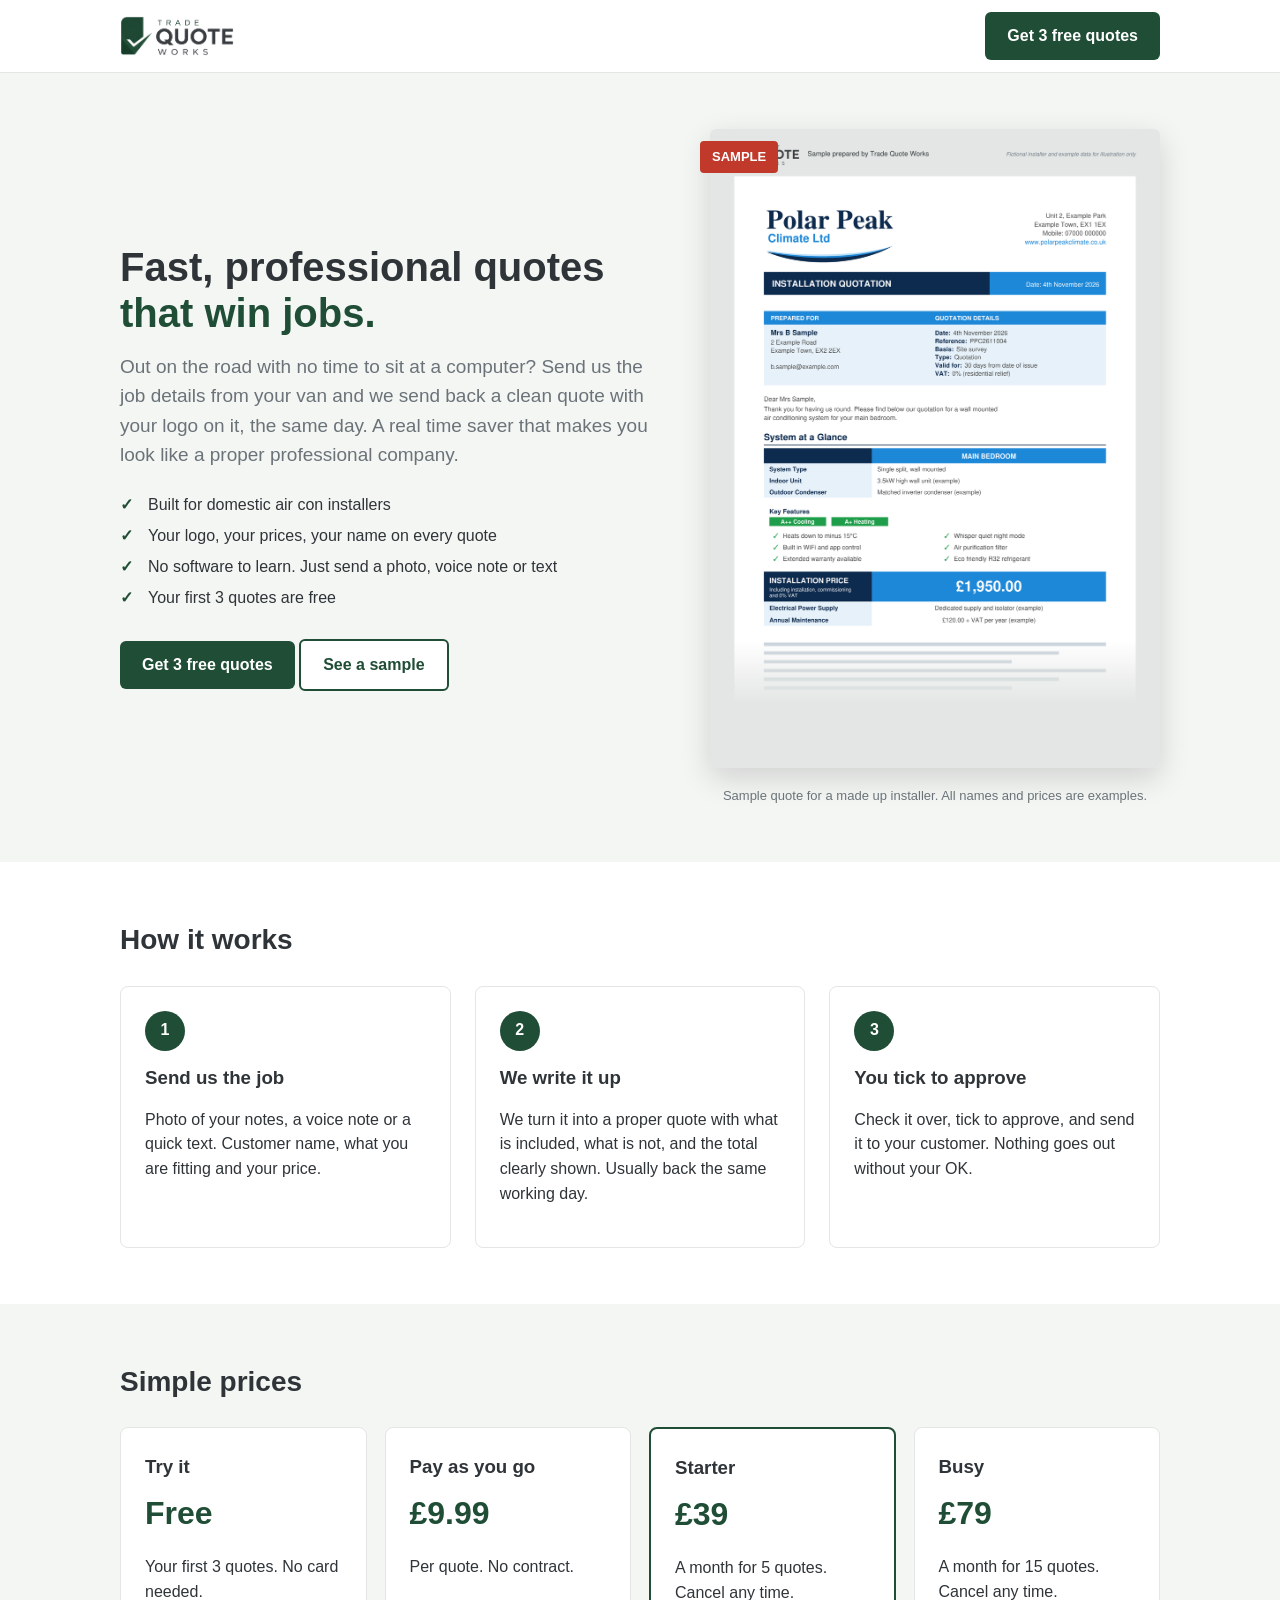
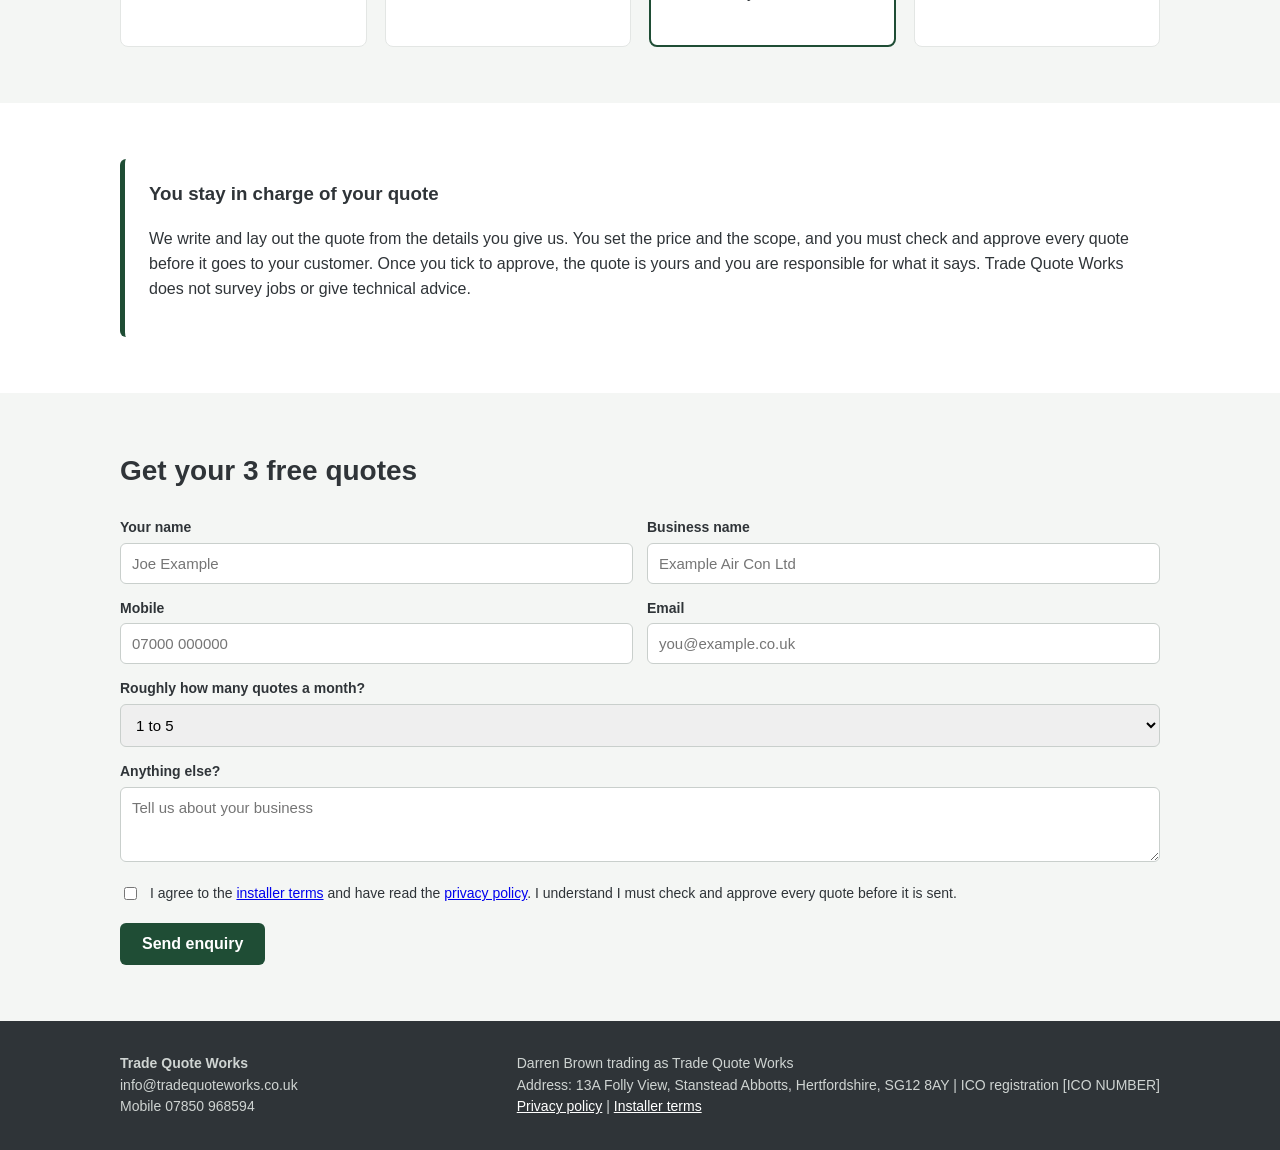
==== index.html @ 6a64dbe5 "Add files via upload" ====
<!DOCTYPE html><html lang="en-GB"><head><meta charset="utf-8"><meta name="viewport" content="width=device-width,initial-scale=1">
<title>Trade Quote Works | Quotes written for air con installers</title>
<style>
:root{--g:#1F4D35;--g2:#2E6B4A;--c:#2F3438;--l:#6B7378;--bg:#F4F6F4}
*{box-sizing:border-box}body{margin:0;font-family:Arial,Helvetica,sans-serif;color:var(--c);line-height:1.55}
.w{max-width:1080px;margin:0 auto;padding:0 20px}
header{border-bottom:1px solid #e3e6e4;background:#fff}header .w{display:flex;align-items:center;justify-content:space-between;height:72px}
header img{height:40px}.btn{display:inline-block;background:var(--g);color:#fff;padding:12px 22px;border-radius:6px;text-decoration:none;font-weight:bold;border:0;font-size:16px;cursor:pointer}
.btn.o{background:#fff;color:var(--g);border:2px solid var(--g)}
.hero{background:var(--bg);padding:56px 0}.hero .w{display:grid;grid-template-columns:1.1fr .9fr;gap:40px;align-items:center}
h1{font-size:40px;line-height:1.15;margin:0 0 16px;color:var(--c)}h1 span{color:var(--g)}h2{font-size:28px;margin:0 0 24px}
.lead{font-size:19px;color:var(--l);margin:0 0 24px}.ticks{list-style:none;padding:0;margin:0 0 28px}.ticks li{padding-left:28px;position:relative;margin:6px 0}
.ticks li:before{content:"\2713";position:absolute;left:0;color:var(--g);font-weight:bold}
.sample{position:relative}.sample img{width:100%;border-radius:6px;box-shadow:0 10px 30px rgba(0,0,0,.15)}
.tag{position:absolute;top:12px;left:-10px;background:#C0392B;color:#fff;font-weight:bold;padding:6px 12px;border-radius:4px;font-size:13px}
.cap{font-size:13px;color:var(--l);margin-top:10px;text-align:center}
section{padding:56px 0}.steps{display:grid;grid-template-columns:repeat(3,1fr);gap:24px}
.card{background:#fff;border:1px solid #e3e6e4;border-radius:8px;padding:24px}.num{width:40px;height:40px;border-radius:50%;background:var(--g);color:#fff;display:flex;align-items:center;justify-content:center;font-weight:bold;margin-bottom:12px}
.card h3{margin:0 0 8px}.alt{background:var(--bg)}.prices{display:grid;grid-template-columns:repeat(4,1fr);gap:18px}
.price{font-size:32px;font-weight:bold;color:var(--g);margin:8px 0}.pop{border:2px solid var(--g)}
.note{background:#fff;border-left:5px solid var(--g);padding:20px 24px;border-radius:6px}
form{display:grid;grid-template-columns:1fr 1fr;gap:14px}form .f{grid-column:1/-1}label{font-weight:bold;font-size:14px;display:block;margin-bottom:4px}
input,select,textarea{width:100%;padding:11px;border:1px solid #c9cfcc;border-radius:6px;font-size:15px;font-family:inherit}
.chk{display:flex;gap:10px;align-items:flex-start;font-weight:normal}.chk input{width:auto;margin-top:4px}
footer{background:var(--c);color:#cfd4d2;padding:32px 0;font-size:14px}footer .w{display:flex;justify-content:space-between;flex-wrap:wrap;gap:16px}
.mock{background:#FFF4D6;text-align:center;font-size:13px;padding:6px}
@media(max-width:760px){.hero .w,.steps,.prices,form{grid-template-columns:1fr}h1{font-size:30px}header img{height:32px}.hide{display:none}}
</style></head><body>
<header><div class="w"><img src="logo_flat.png" alt="Trade Quote Works"><a class="btn hide" href="#start">Get 3 free quotes</a></div></header>
<div class="hero"><div class="w"><div>
<h1>Fast, professional quotes <span>that win jobs.</span></h1>
<p class="lead">Out on the road with no time to sit at a computer? Send us the job details from your van and we send back a clean quote with your logo on it, the same day. A real time saver that makes you look like a proper professional company.</p>
<ul class="ticks"><li>Built for domestic air con installers</li><li>Your logo, your prices, your name on every quote</li><li>No software to learn. Just send a photo, voice note or text</li><li>Your first 3 quotes are free</li></ul>
<a class="btn" href="#start">Get 3 free quotes</a> <a class="btn o" href="#sample">See a sample</a></div>
<div class="sample" id="sample"><span class="tag">SAMPLE</span><img src="sample_quote.png" alt="Sample quote for a fictional installer"><div class="cap">Sample quote for a made up installer. All names and prices are examples.</div></div>
</div></div>
<section><div class="w"><h2>How it works</h2><div class="steps">
<div class="card"><div class="num">1</div><h3>Send us the job</h3><p>Photo of your notes, a voice note or a quick text. Customer name, what you are fitting and your price.</p></div>
<div class="card"><div class="num">2</div><h3>We write it up</h3><p>We turn it into a proper quote with what is included, what is not, and the total clearly shown. Usually back the same working day.</p></div>
<div class="card"><div class="num">3</div><h3>You tick to approve</h3><p>Check it over, tick to approve, and send it to your customer. Nothing goes out without your OK.</p></div>
</div></div></section>
<section class="alt"><div class="w"><h2>Simple prices</h2><div class="prices">
<div class="card"><h3>Try it</h3><div class="price">Free</div><p>Your first 3 quotes. No card needed.</p></div>
<div class="card"><h3>Pay as you go</h3><div class="price">£9.99</div><p>Per quote. No contract.</p></div>
<div class="card pop"><h3>Starter</h3><div class="price">£39</div><p>A month for 5 quotes. Cancel any time.</p></div>
<div class="card"><h3>Busy</h3><div class="price">£79</div><p>A month for 15 quotes. Cancel any time.</p></div>
</div></div></section>
<section><div class="w"><div class="note"><h3 style="margin-top:0">You stay in charge of your quote</h3><p>We write and lay out the quote from the details you give us. You set the price and the scope, and you must check and approve every quote before it goes to your customer. Once you tick to approve, the quote is yours and you are responsible for what it says. Trade Quote Works does not survey jobs or give technical advice.</p></div></div></section>
<section class="alt" id="start"><div class="w"><h2>Get your 3 free quotes</h2>
<form action="https://api.web3forms.com/submit" method="POST">
<input type="hidden" name="access_key" value="WEB3FORMS_ACCESS_KEY_PLACEHOLDER">
<input type="hidden" name="subject" value="New Trade Quote Works enquiry">
<input type="hidden" name="from_name" value="Trade Quote Works website">
<input type="hidden" name="redirect" value="https://tradequoteworks.co.uk/thanks.html">
<input type="checkbox" name="botcheck" style="display:none"><div><label>Your name</label><input name="name" required placeholder="Joe Example"></div><div><label>Business name</label><input name="business" placeholder="Example Air Con Ltd"></div>
<div><label>Mobile</label><input name="phone" type="tel" placeholder="07000 000000"></div><div><label>Email</label><input name="email" type="email" required placeholder="you@example.co.uk"></div>
<div class="f"><label>Roughly how many quotes a month?</label><select name="quotes_per_month"><option>1 to 5</option><option>6 to 15</option><option>More than 15</option></select></div>
<div class="f"><label>Anything else?</label><textarea name="message" rows="3" placeholder="Tell us about your business"></textarea></div>
<div class="f"><label class="chk"><input type="checkbox" name="consent" value="yes" required><span>I agree to the <a href="terms.html">installer terms</a> and have read the <a href="privacy.html">privacy policy</a>. I understand I must check and approve every quote before it is sent.</span></label></div>
<div class="f"><button class="btn" type="submit">Send enquiry</button></div></form></div></section>
<footer><div class="w"><div><strong>Trade Quote Works</strong><br>info@tradequoteworks.co.uk<br>Mobile 07850 968594</div><div>Darren Brown trading as Trade Quote Works<br>Address: 13A Folly View, Stanstead Abbotts, Hertfordshire, SG12 8AY | ICO registration [ICO NUMBER]<br><a href="privacy.html" style="color:#fff">Privacy policy</a> | <a href="terms.html" style="color:#fff">Installer terms</a></div></div></footer>
</body></html>
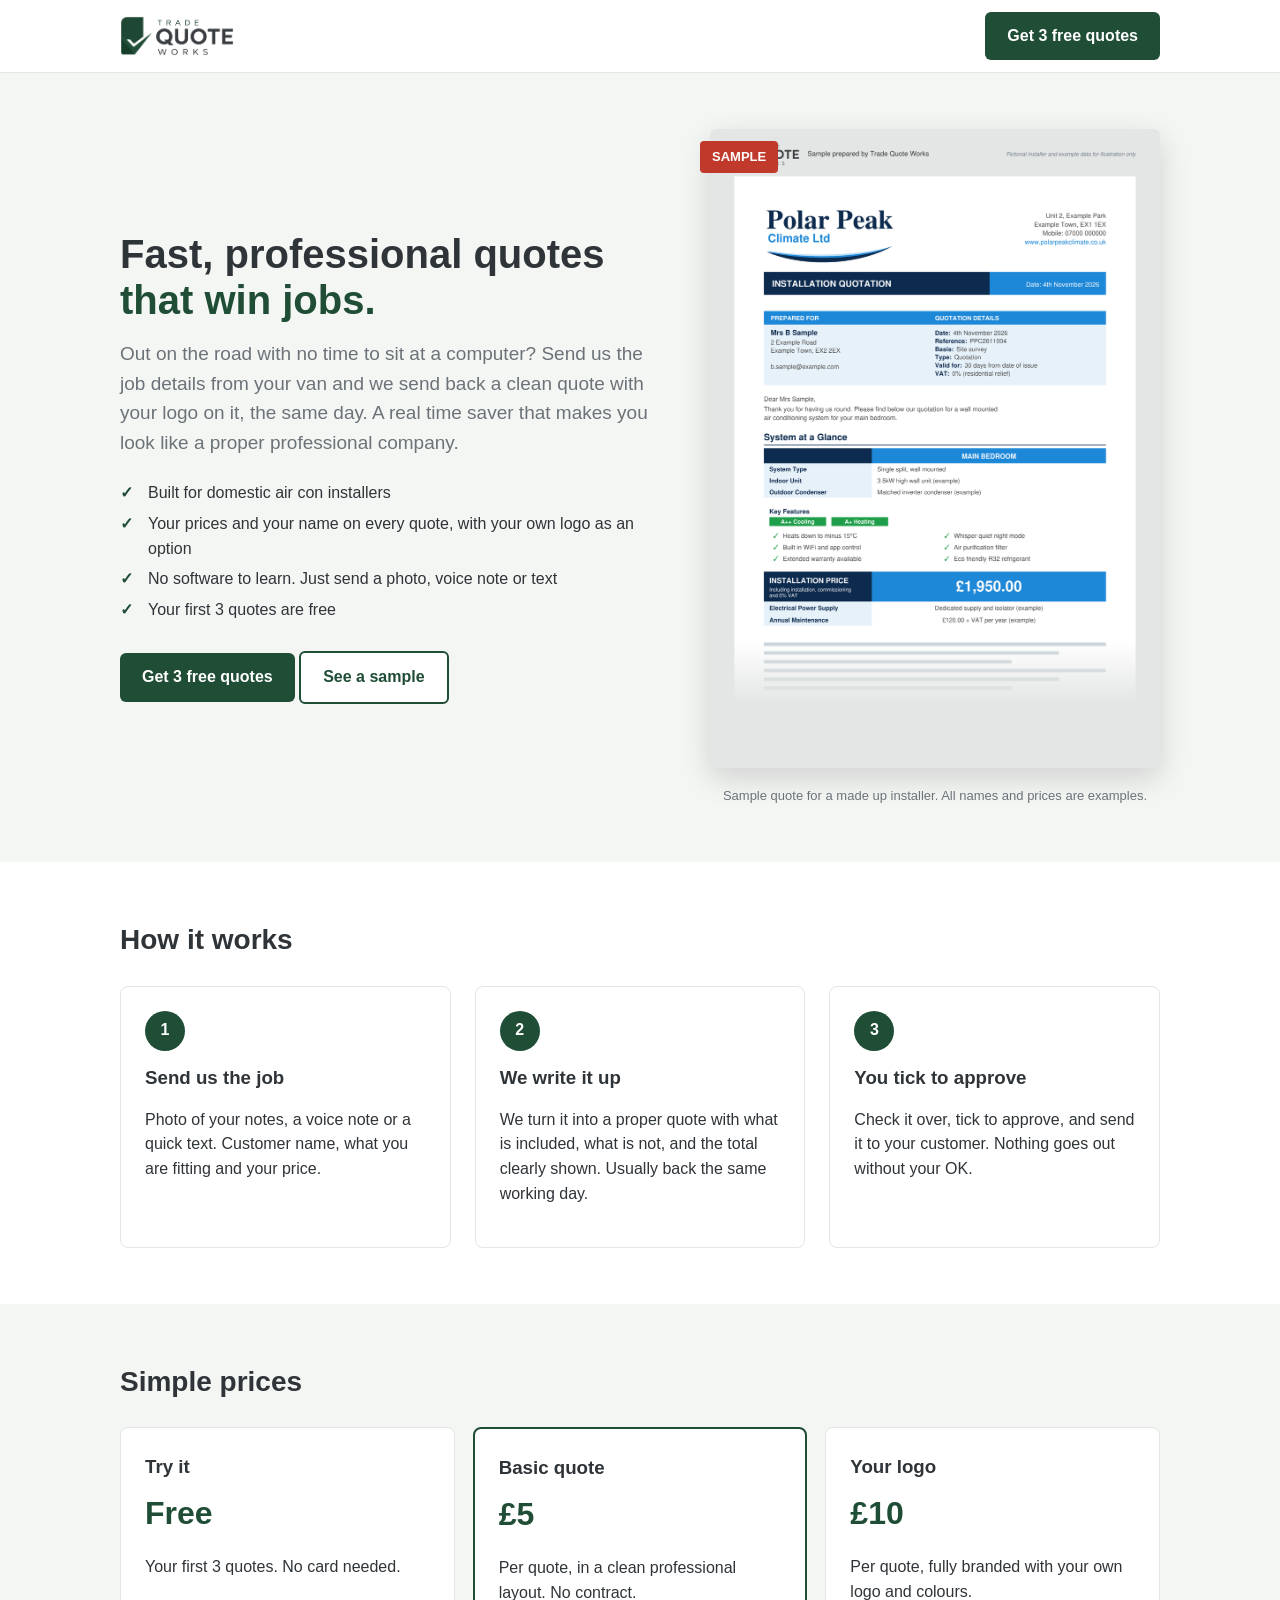
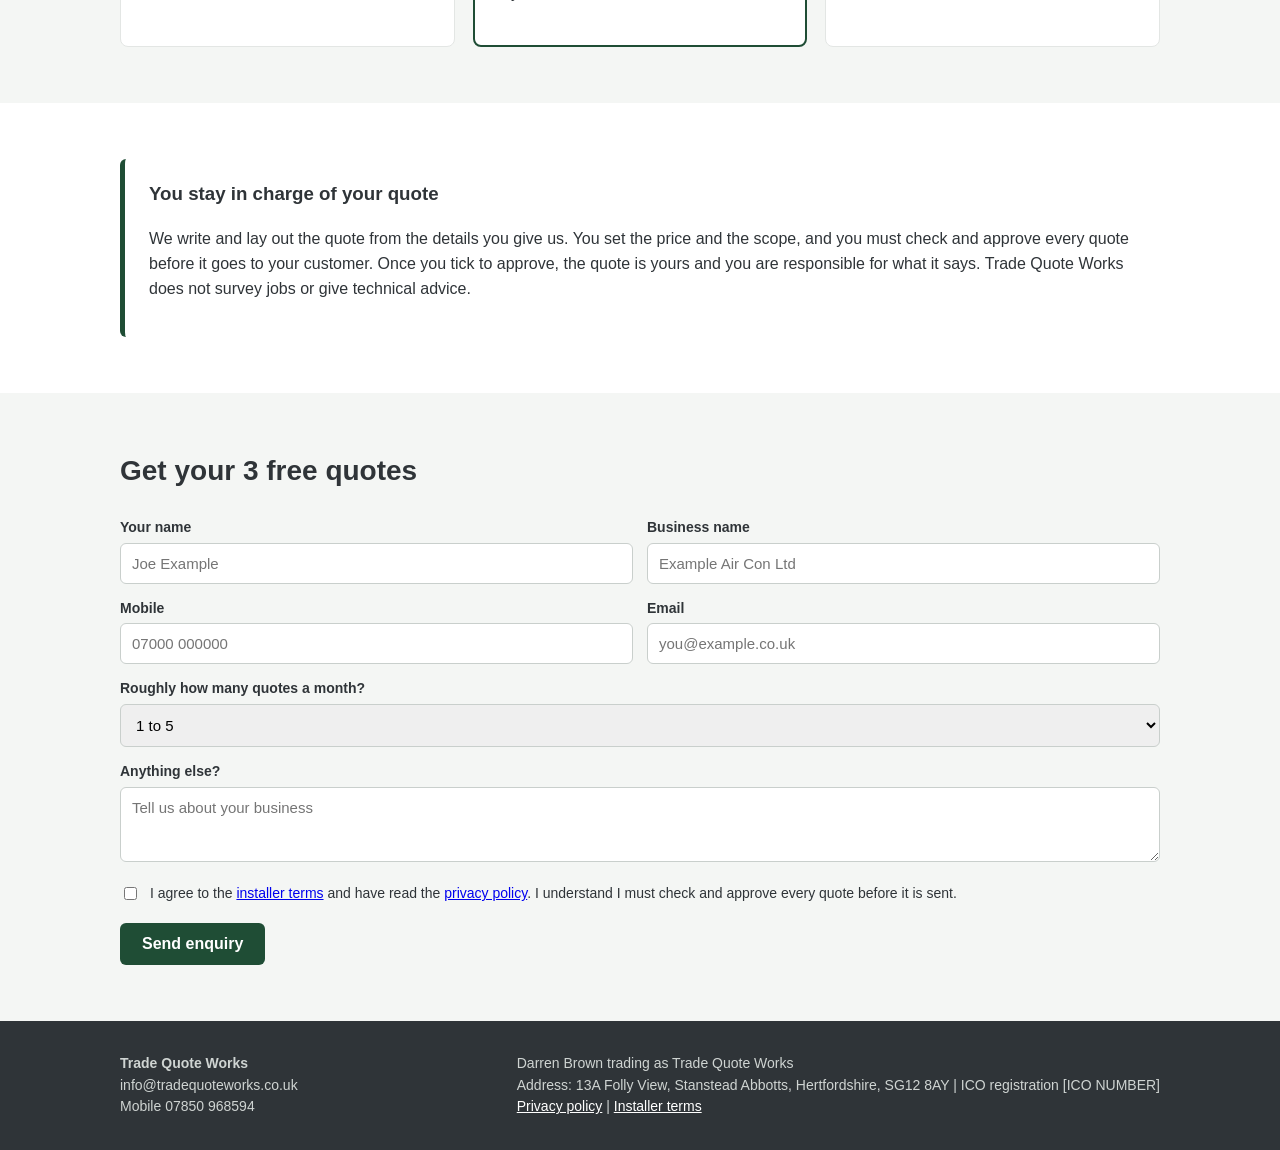
==== commit 623c745c: "New pricing" ====
--- a/index.html
+++ b/index.html
@@ -16,7 +16,7 @@
 .cap{font-size:13px;color:var(--l);margin-top:10px;text-align:center}
 section{padding:56px 0}.steps{display:grid;grid-template-columns:repeat(3,1fr);gap:24px}
 .card{background:#fff;border:1px solid #e3e6e4;border-radius:8px;padding:24px}.num{width:40px;height:40px;border-radius:50%;background:var(--g);color:#fff;display:flex;align-items:center;justify-content:center;font-weight:bold;margin-bottom:12px}
-.card h3{margin:0 0 8px}.alt{background:var(--bg)}.prices{display:grid;grid-template-columns:repeat(4,1fr);gap:18px}
+.card h3{margin:0 0 8px}.alt{background:var(--bg)}.prices{display:grid;grid-template-columns:repeat(3,1fr);gap:18px}
 .price{font-size:32px;font-weight:bold;color:var(--g);margin:8px 0}.pop{border:2px solid var(--g)}
 .note{background:#fff;border-left:5px solid var(--g);padding:20px 24px;border-radius:6px}
 form{display:grid;grid-template-columns:1fr 1fr;gap:14px}form .f{grid-column:1/-1}label{font-weight:bold;font-size:14px;display:block;margin-bottom:4px}
@@ -30,7 +30,7 @@
 <div class="hero"><div class="w"><div>
 <h1>Fast, professional quotes <span>that win jobs.</span></h1>
 <p class="lead">Out on the road with no time to sit at a computer? Send us the job details from your van and we send back a clean quote with your logo on it, the same day. A real time saver that makes you look like a proper professional company.</p>
-<ul class="ticks"><li>Built for domestic air con installers</li><li>Your logo, your prices, your name on every quote</li><li>No software to learn. Just send a photo, voice note or text</li><li>Your first 3 quotes are free</li></ul>
+<ul class="ticks"><li>Built for domestic air con installers</li><li>Your prices and your name on every quote, with your own logo as an option</li><li>No software to learn. Just send a photo, voice note or text</li><li>Your first 3 quotes are free</li></ul>
 <a class="btn" href="#start">Get 3 free quotes</a> <a class="btn o" href="#sample">See a sample</a></div>
 <div class="sample" id="sample"><span class="tag">SAMPLE</span><img src="sample_quote.png" alt="Sample quote for a fictional installer"><div class="cap">Sample quote for a made up installer. All names and prices are examples.</div></div>
 </div></div>
@@ -41,10 +41,8 @@
 </div></div></section>
 <section class="alt"><div class="w"><h2>Simple prices</h2><div class="prices">
 <div class="card"><h3>Try it</h3><div class="price">Free</div><p>Your first 3 quotes. No card needed.</p></div>
-<div class="card"><h3>Pay as you go</h3><div class="price">£9.99</div><p>Per quote. No contract.</p></div>
-<div class="card pop"><h3>Starter</h3><div class="price">£39</div><p>A month for 5 quotes. Cancel any time.</p></div>
-<div class="card"><h3>Busy</h3><div class="price">£79</div><p>A month for 15 quotes. Cancel any time.</p></div>
-</div></div></section>
+<div class="card pop"><h3>Basic quote</h3><div class="price">£5</div><p>Per quote, in a clean professional layout. No contract.</p></div>
+<div class="card"><h3>Your logo</h3><div class="price">£10</div><p>Per quote, fully branded with your own logo and colours.</p></div></section>
 <section><div class="w"><div class="note"><h3 style="margin-top:0">You stay in charge of your quote</h3><p>We write and lay out the quote from the details you give us. You set the price and the scope, and you must check and approve every quote before it goes to your customer. Once you tick to approve, the quote is yours and you are responsible for what it says. Trade Quote Works does not survey jobs or give technical advice.</p></div></div></section>
 <section class="alt" id="start"><div class="w"><h2>Get your 3 free quotes</h2>
 <form action="https://api.web3forms.com/submit" method="POST">
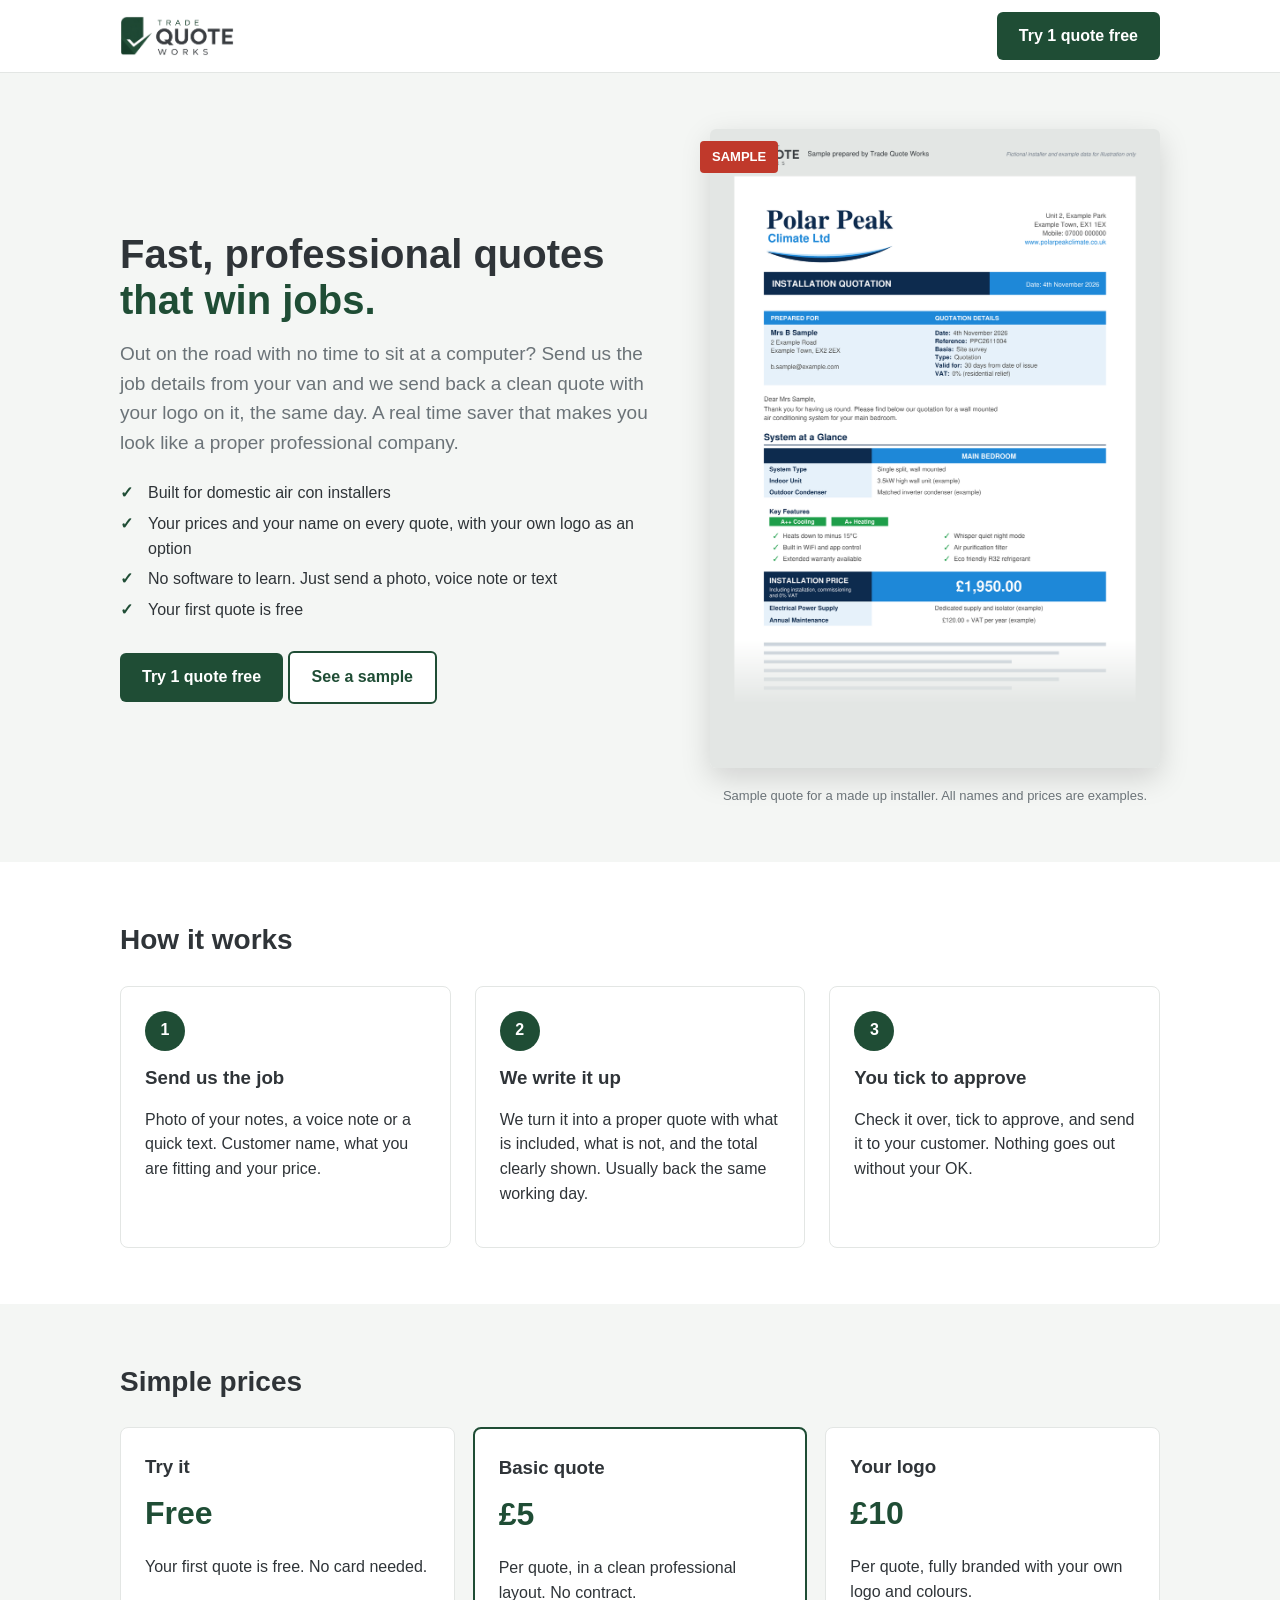
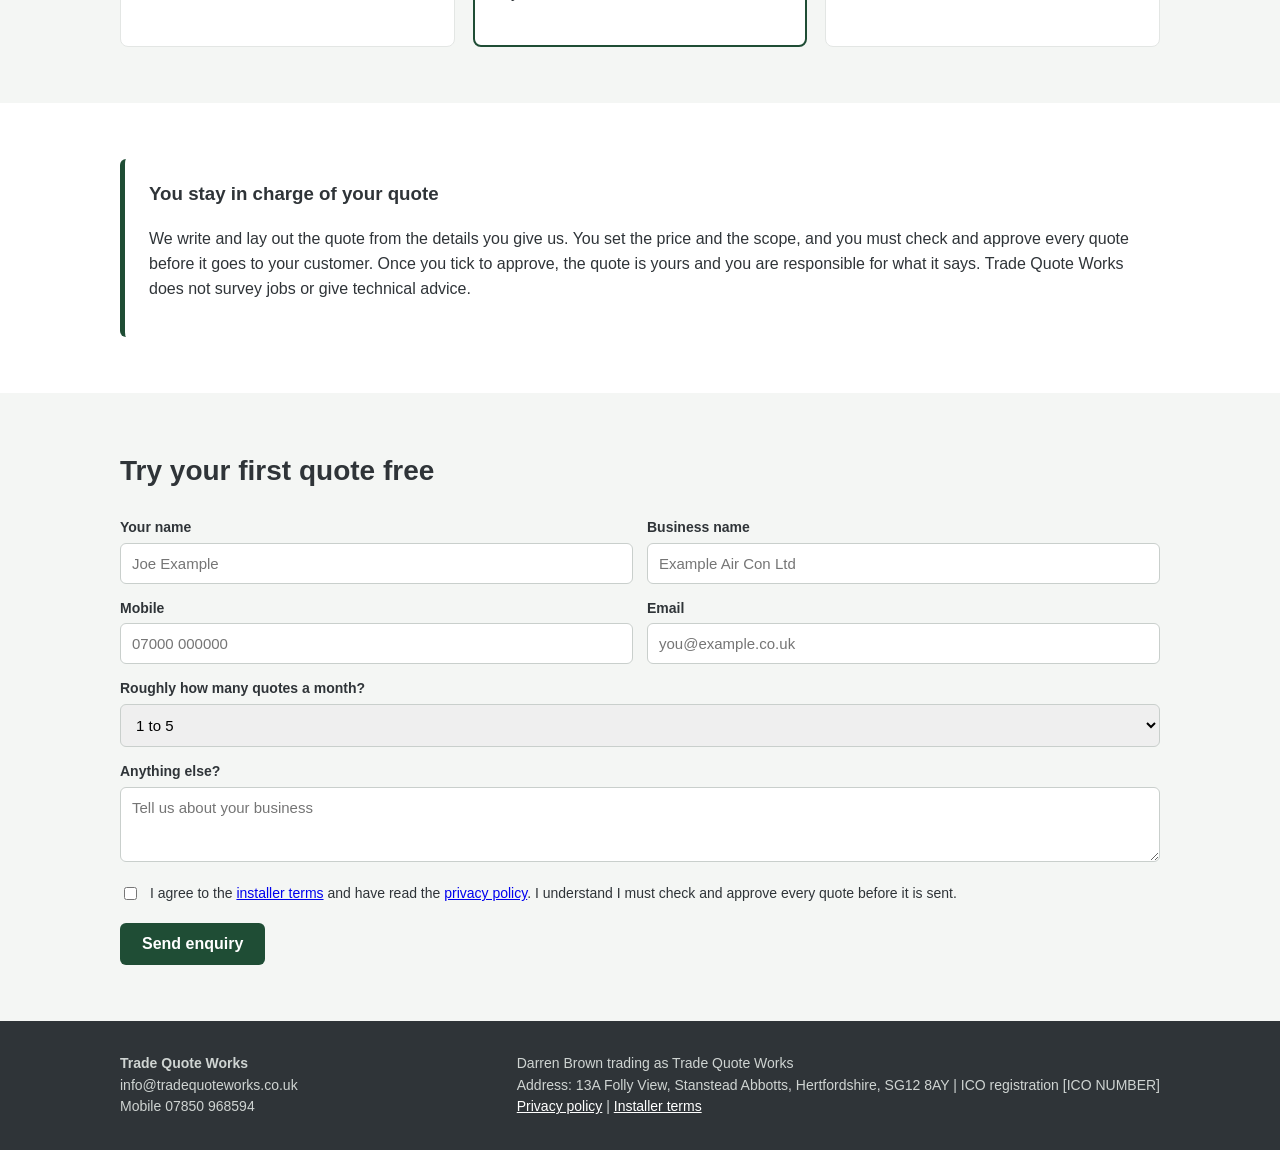
==== commit 176fa8fc: "1 free quote" ====
--- a/index.html
+++ b/index.html
@@ -26,12 +26,12 @@
 .mock{background:#FFF4D6;text-align:center;font-size:13px;padding:6px}
 @media(max-width:760px){.hero .w,.steps,.prices,form{grid-template-columns:1fr}h1{font-size:30px}header img{height:32px}.hide{display:none}}
 </style></head><body>
-<header><div class="w"><img src="logo_flat.png" alt="Trade Quote Works"><a class="btn hide" href="#start">Get 3 free quotes</a></div></header>
+<header><div class="w"><img src="logo_flat.png" alt="Trade Quote Works"><a class="btn hide" href="#start">Try 1 quote free</a></div></header>
 <div class="hero"><div class="w"><div>
 <h1>Fast, professional quotes <span>that win jobs.</span></h1>
 <p class="lead">Out on the road with no time to sit at a computer? Send us the job details from your van and we send back a clean quote with your logo on it, the same day. A real time saver that makes you look like a proper professional company.</p>
-<ul class="ticks"><li>Built for domestic air con installers</li><li>Your prices and your name on every quote, with your own logo as an option</li><li>No software to learn. Just send a photo, voice note or text</li><li>Your first 3 quotes are free</li></ul>
-<a class="btn" href="#start">Get 3 free quotes</a> <a class="btn o" href="#sample">See a sample</a></div>
+<ul class="ticks"><li>Built for domestic air con installers</li><li>Your prices and your name on every quote, with your own logo as an option</li><li>No software to learn. Just send a photo, voice note or text</li><li>Your first quote is free</li></ul>
+<a class="btn" href="#start">Try 1 quote free</a> <a class="btn o" href="#sample">See a sample</a></div>
 <div class="sample" id="sample"><span class="tag">SAMPLE</span><img src="sample_quote.png" alt="Sample quote for a fictional installer"><div class="cap">Sample quote for a made up installer. All names and prices are examples.</div></div>
 </div></div>
 <section><div class="w"><h2>How it works</h2><div class="steps">
@@ -40,11 +40,11 @@
 <div class="card"><div class="num">3</div><h3>You tick to approve</h3><p>Check it over, tick to approve, and send it to your customer. Nothing goes out without your OK.</p></div>
 </div></div></section>
 <section class="alt"><div class="w"><h2>Simple prices</h2><div class="prices">
-<div class="card"><h3>Try it</h3><div class="price">Free</div><p>Your first 3 quotes. No card needed.</p></div>
+<div class="card"><h3>Try it</h3><div class="price">Free</div><p>Your first quote is free. No card needed.</p></div>
 <div class="card pop"><h3>Basic quote</h3><div class="price">£5</div><p>Per quote, in a clean professional layout. No contract.</p></div>
 <div class="card"><h3>Your logo</h3><div class="price">£10</div><p>Per quote, fully branded with your own logo and colours.</p></div></section>
 <section><div class="w"><div class="note"><h3 style="margin-top:0">You stay in charge of your quote</h3><p>We write and lay out the quote from the details you give us. You set the price and the scope, and you must check and approve every quote before it goes to your customer. Once you tick to approve, the quote is yours and you are responsible for what it says. Trade Quote Works does not survey jobs or give technical advice.</p></div></div></section>
-<section class="alt" id="start"><div class="w"><h2>Get your 3 free quotes</h2>
+<section class="alt" id="start"><div class="w"><h2>Try your first quote free</h2>
 <form action="https://api.web3forms.com/submit" method="POST">
 <input type="hidden" name="access_key" value="WEB3FORMS_ACCESS_KEY_PLACEHOLDER">
 <input type="hidden" name="subject" value="New Trade Quote Works enquiry">
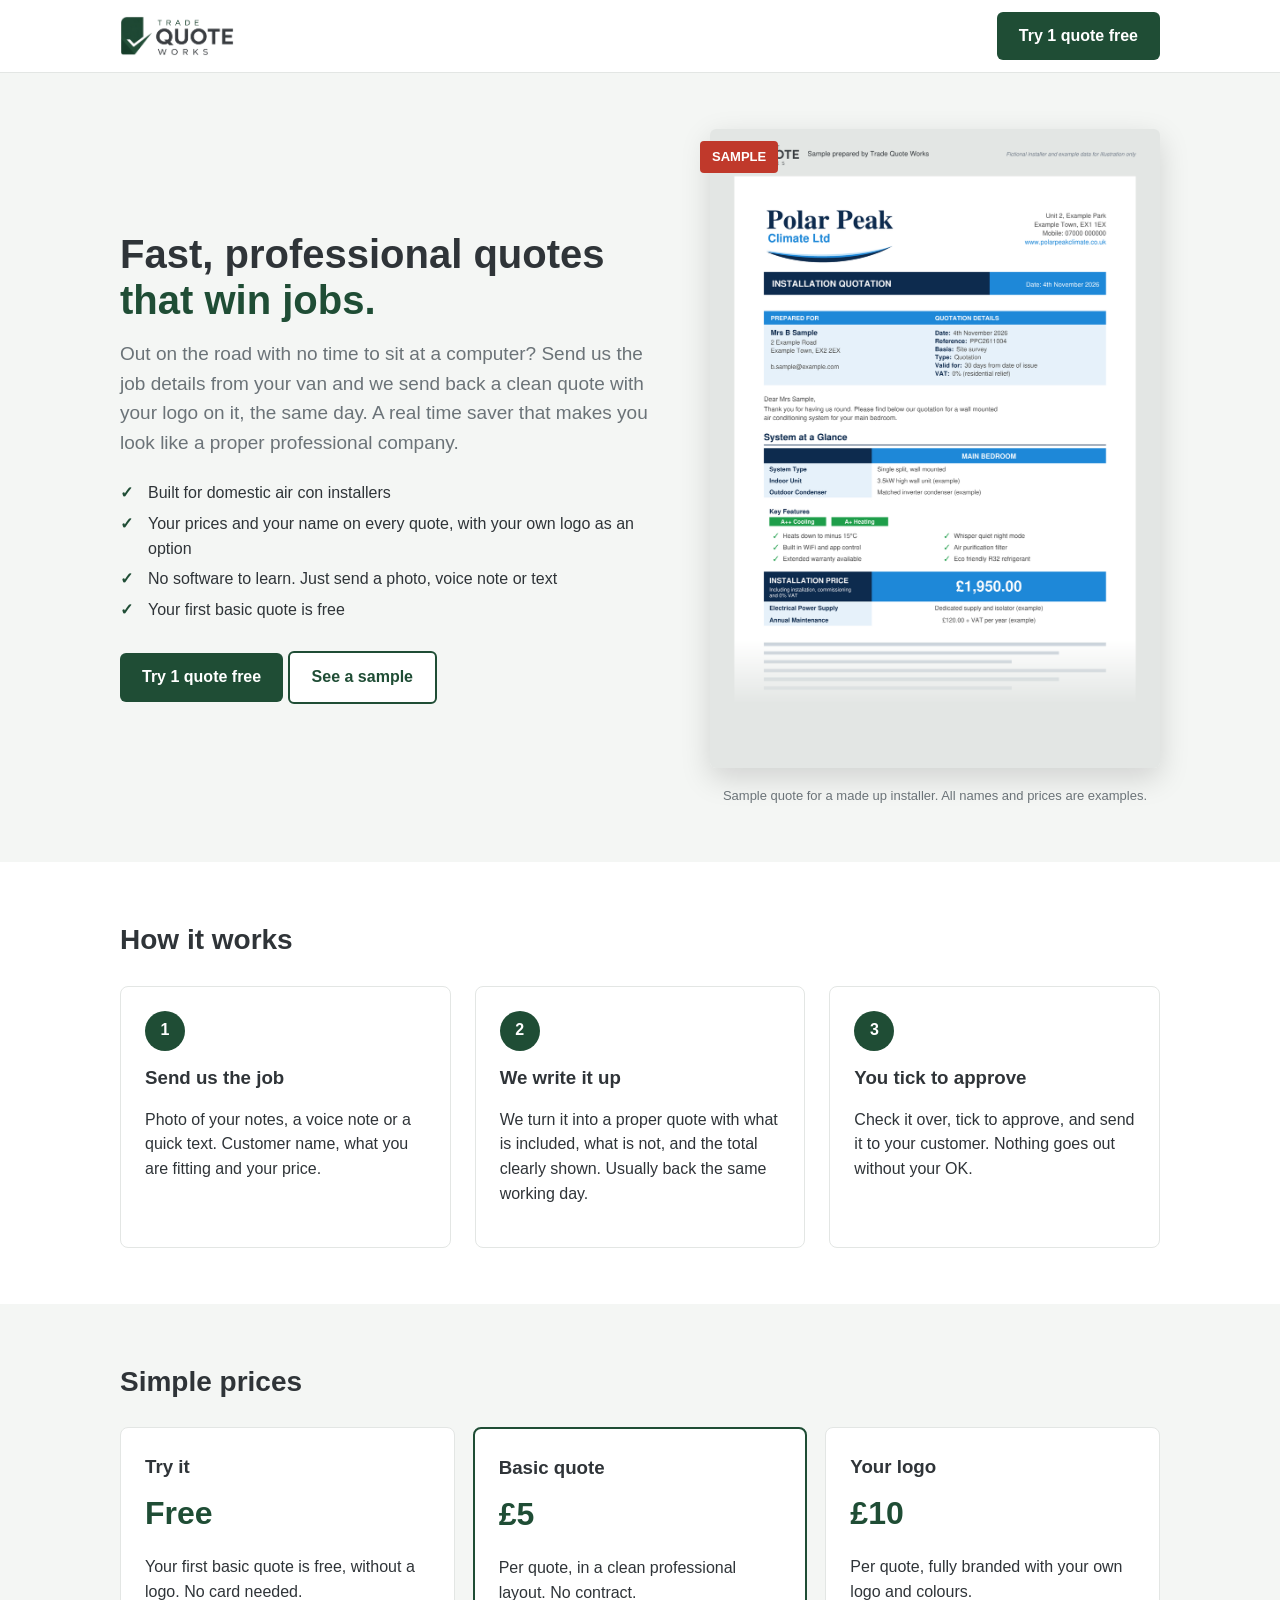
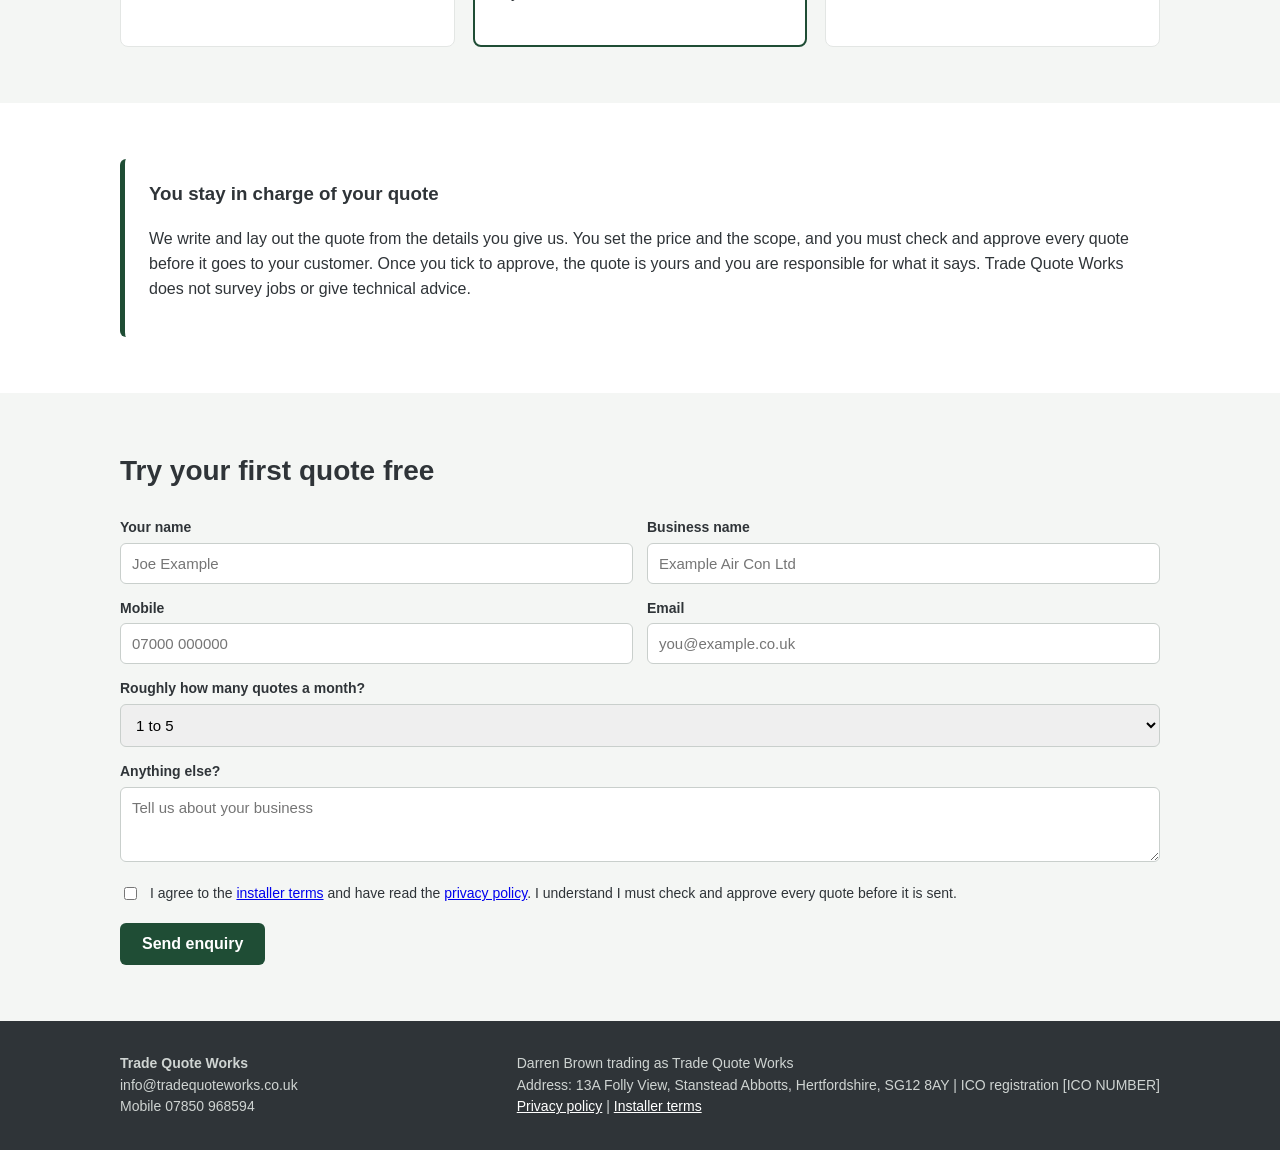
==== commit a5b1d45c: "Basic free quote" ====
--- a/index.html
+++ b/index.html
@@ -30,7 +30,7 @@
 <div class="hero"><div class="w"><div>
 <h1>Fast, professional quotes <span>that win jobs.</span></h1>
 <p class="lead">Out on the road with no time to sit at a computer? Send us the job details from your van and we send back a clean quote with your logo on it, the same day. A real time saver that makes you look like a proper professional company.</p>
-<ul class="ticks"><li>Built for domestic air con installers</li><li>Your prices and your name on every quote, with your own logo as an option</li><li>No software to learn. Just send a photo, voice note or text</li><li>Your first quote is free</li></ul>
+<ul class="ticks"><li>Built for domestic air con installers</li><li>Your prices and your name on every quote, with your own logo as an option</li><li>No software to learn. Just send a photo, voice note or text</li><li>Your first basic quote is free</li></ul>
 <a class="btn" href="#start">Try 1 quote free</a> <a class="btn o" href="#sample">See a sample</a></div>
 <div class="sample" id="sample"><span class="tag">SAMPLE</span><img src="sample_quote.png" alt="Sample quote for a fictional installer"><div class="cap">Sample quote for a made up installer. All names and prices are examples.</div></div>
 </div></div>
@@ -40,7 +40,7 @@
 <div class="card"><div class="num">3</div><h3>You tick to approve</h3><p>Check it over, tick to approve, and send it to your customer. Nothing goes out without your OK.</p></div>
 </div></div></section>
 <section class="alt"><div class="w"><h2>Simple prices</h2><div class="prices">
-<div class="card"><h3>Try it</h3><div class="price">Free</div><p>Your first quote is free. No card needed.</p></div>
+<div class="card"><h3>Try it</h3><div class="price">Free</div><p>Your first basic quote is free, without a logo. No card needed.</p></div>
 <div class="card pop"><h3>Basic quote</h3><div class="price">£5</div><p>Per quote, in a clean professional layout. No contract.</p></div>
 <div class="card"><h3>Your logo</h3><div class="price">£10</div><p>Per quote, fully branded with your own logo and colours.</p></div></section>
 <section><div class="w"><div class="note"><h3 style="margin-top:0">You stay in charge of your quote</h3><p>We write and lay out the quote from the details you give us. You set the price and the scope, and you must check and approve every quote before it goes to your customer. Once you tick to approve, the quote is yours and you are responsible for what it says. Trade Quote Works does not survey jobs or give technical advice.</p></div></div></section>
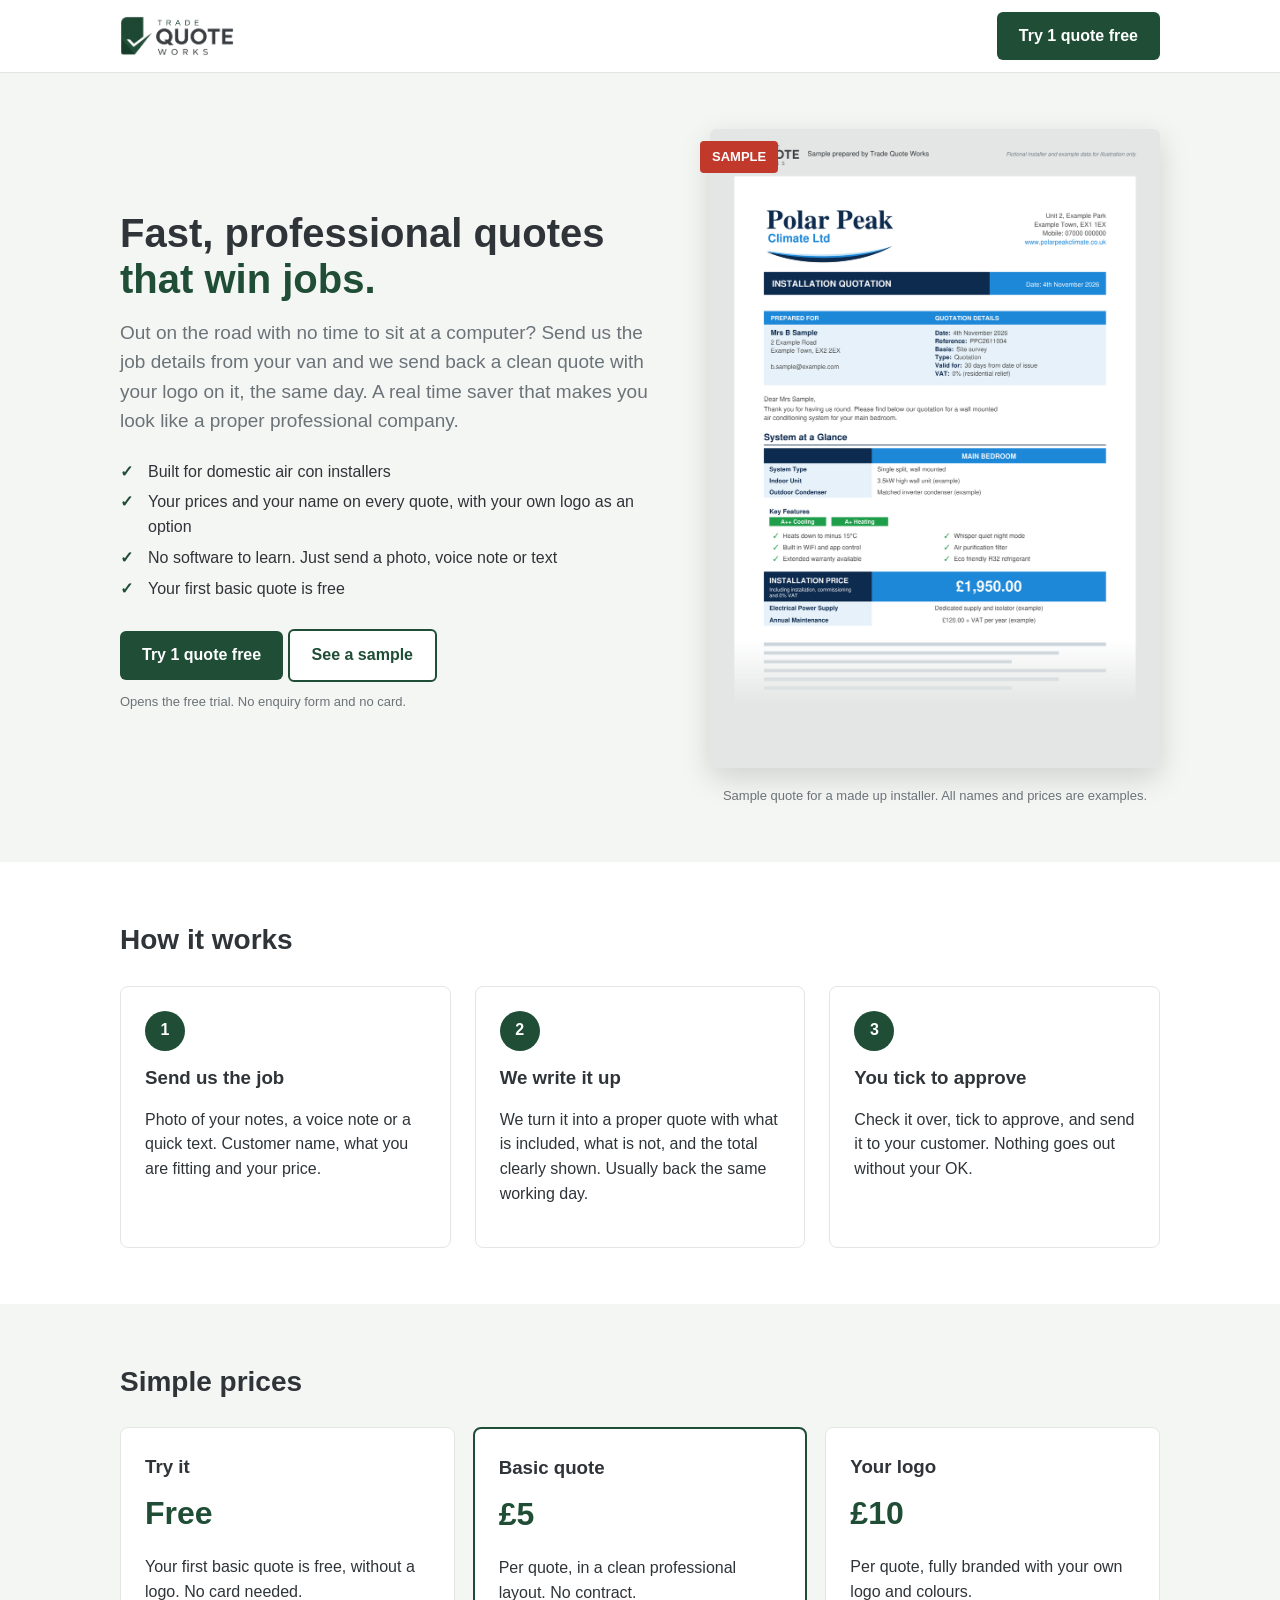
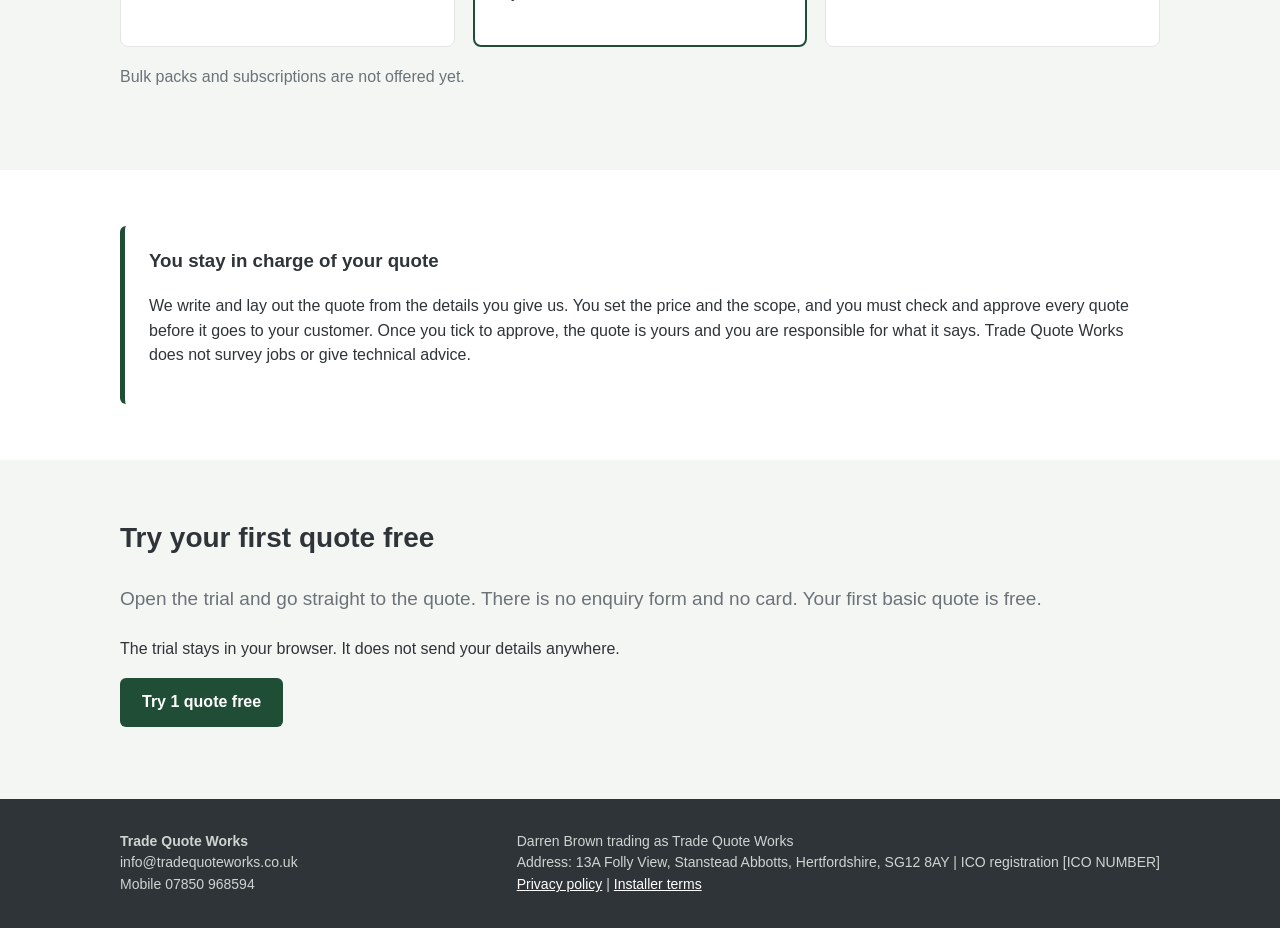
==== commit 29f36410: "Add an in-browser dummy quote trial. Try 1 quote free now opens a local intake instead of the unconn" ====
--- a/index.html
+++ b/index.html
@@ -26,12 +26,13 @@
 .mock{background:#FFF4D6;text-align:center;font-size:13px;padding:6px}
 @media(max-width:760px){.hero .w,.steps,.prices,form{grid-template-columns:1fr}h1{font-size:30px}header img{height:32px}.hide{display:none}}
 </style></head><body>
-<header><div class="w"><img src="logo_flat.png" alt="Trade Quote Works"><a class="btn hide" href="#start">Try 1 quote free</a></div></header>
+<header><div class="w"><img src="logo_flat.png" alt="Trade Quote Works"><a class="btn hide" href="quote.html">Try 1 quote free</a></div></header>
 <div class="hero"><div class="w"><div>
 <h1>Fast, professional quotes <span>that win jobs.</span></h1>
 <p class="lead">Out on the road with no time to sit at a computer? Send us the job details from your van and we send back a clean quote with your logo on it, the same day. A real time saver that makes you look like a proper professional company.</p>
 <ul class="ticks"><li>Built for domestic air con installers</li><li>Your prices and your name on every quote, with your own logo as an option</li><li>No software to learn. Just send a photo, voice note or text</li><li>Your first basic quote is free</li></ul>
-<a class="btn" href="#start">Try 1 quote free</a> <a class="btn o" href="#sample">See a sample</a></div>
+<a class="btn" href="quote.html">Try 1 quote free</a> <a class="btn o" href="#sample">See a sample</a>
+<p class="cap" style="text-align:left">Opens the free trial. No enquiry form and no card.</p></div>
 <div class="sample" id="sample"><span class="tag">SAMPLE</span><img src="sample_quote.png" alt="Sample quote for a fictional installer"><div class="cap">Sample quote for a made up installer. All names and prices are examples.</div></div>
 </div></div>
 <section><div class="w"><h2>How it works</h2><div class="steps">
@@ -42,19 +43,13 @@
 <section class="alt"><div class="w"><h2>Simple prices</h2><div class="prices">
 <div class="card"><h3>Try it</h3><div class="price">Free</div><p>Your first basic quote is free, without a logo. No card needed.</p></div>
 <div class="card pop"><h3>Basic quote</h3><div class="price">£5</div><p>Per quote, in a clean professional layout. No contract.</p></div>
-<div class="card"><h3>Your logo</h3><div class="price">£10</div><p>Per quote, fully branded with your own logo and colours.</p></div></section>
+<div class="card"><h3>Your logo</h3><div class="price">£10</div><p>Per quote, fully branded with your own logo and colours.</p></div>
+</div><p class="lead" style="margin-top:18px;font-size:16px">Bulk packs and subscriptions are not offered yet.</p></div></section>
 <section><div class="w"><div class="note"><h3 style="margin-top:0">You stay in charge of your quote</h3><p>We write and lay out the quote from the details you give us. You set the price and the scope, and you must check and approve every quote before it goes to your customer. Once you tick to approve, the quote is yours and you are responsible for what it says. Trade Quote Works does not survey jobs or give technical advice.</p></div></div></section>
 <section class="alt" id="start"><div class="w"><h2>Try your first quote free</h2>
-<form action="https://api.web3forms.com/submit" method="POST">
-<input type="hidden" name="access_key" value="WEB3FORMS_ACCESS_KEY_PLACEHOLDER">
-<input type="hidden" name="subject" value="New Trade Quote Works enquiry">
-<input type="hidden" name="from_name" value="Trade Quote Works website">
-<input type="hidden" name="redirect" value="https://tradequoteworks.co.uk/thanks.html">
-<input type="checkbox" name="botcheck" style="display:none"><div><label>Your name</label><input name="name" required placeholder="Joe Example"></div><div><label>Business name</label><input name="business" placeholder="Example Air Con Ltd"></div>
-<div><label>Mobile</label><input name="phone" type="tel" placeholder="07000 000000"></div><div><label>Email</label><input name="email" type="email" required placeholder="you@example.co.uk"></div>
-<div class="f"><label>Roughly how many quotes a month?</label><select name="quotes_per_month"><option>1 to 5</option><option>6 to 15</option><option>More than 15</option></select></div>
-<div class="f"><label>Anything else?</label><textarea name="message" rows="3" placeholder="Tell us about your business"></textarea></div>
-<div class="f"><label class="chk"><input type="checkbox" name="consent" value="yes" required><span>I agree to the <a href="terms.html">installer terms</a> and have read the <a href="privacy.html">privacy policy</a>. I understand I must check and approve every quote before it is sent.</span></label></div>
-<div class="f"><button class="btn" type="submit">Send enquiry</button></div></form></div></section>
+<p class="lead">Open the trial and go straight to the quote. There is no enquiry form and no card. Your first basic quote is free.</p>
+<p>The trial stays in your browser. It does not send your details anywhere.</p>
+<p><a class="btn" href="quote.html">Try 1 quote free</a></p>
+</div></section>
 <footer><div class="w"><div><strong>Trade Quote Works</strong><br>info@tradequoteworks.co.uk<br>Mobile 07850 968594</div><div>Darren Brown trading as Trade Quote Works<br>Address: 13A Folly View, Stanstead Abbotts, Hertfordshire, SG12 8AY | ICO registration [ICO NUMBER]<br><a href="privacy.html" style="color:#fff">Privacy policy</a> | <a href="terms.html" style="color:#fff">Installer terms</a></div></div></footer>
 </body></html>
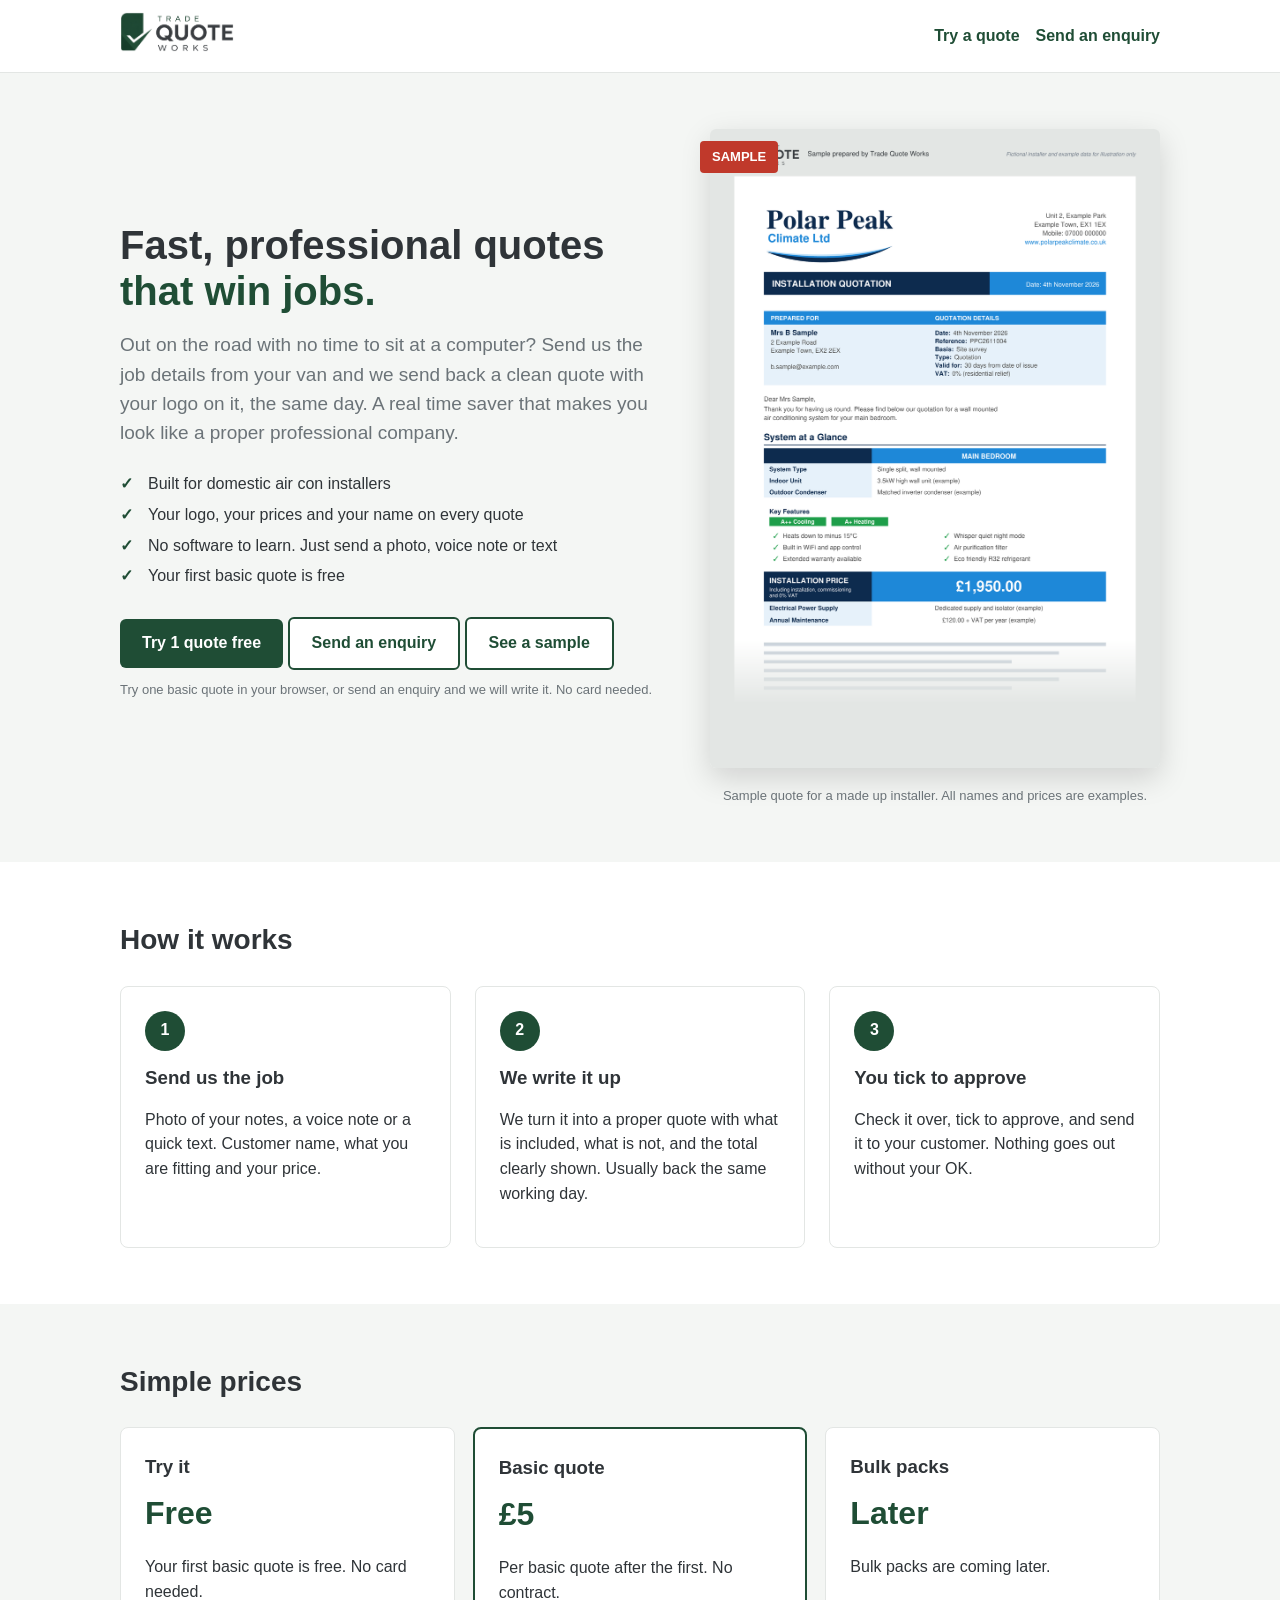
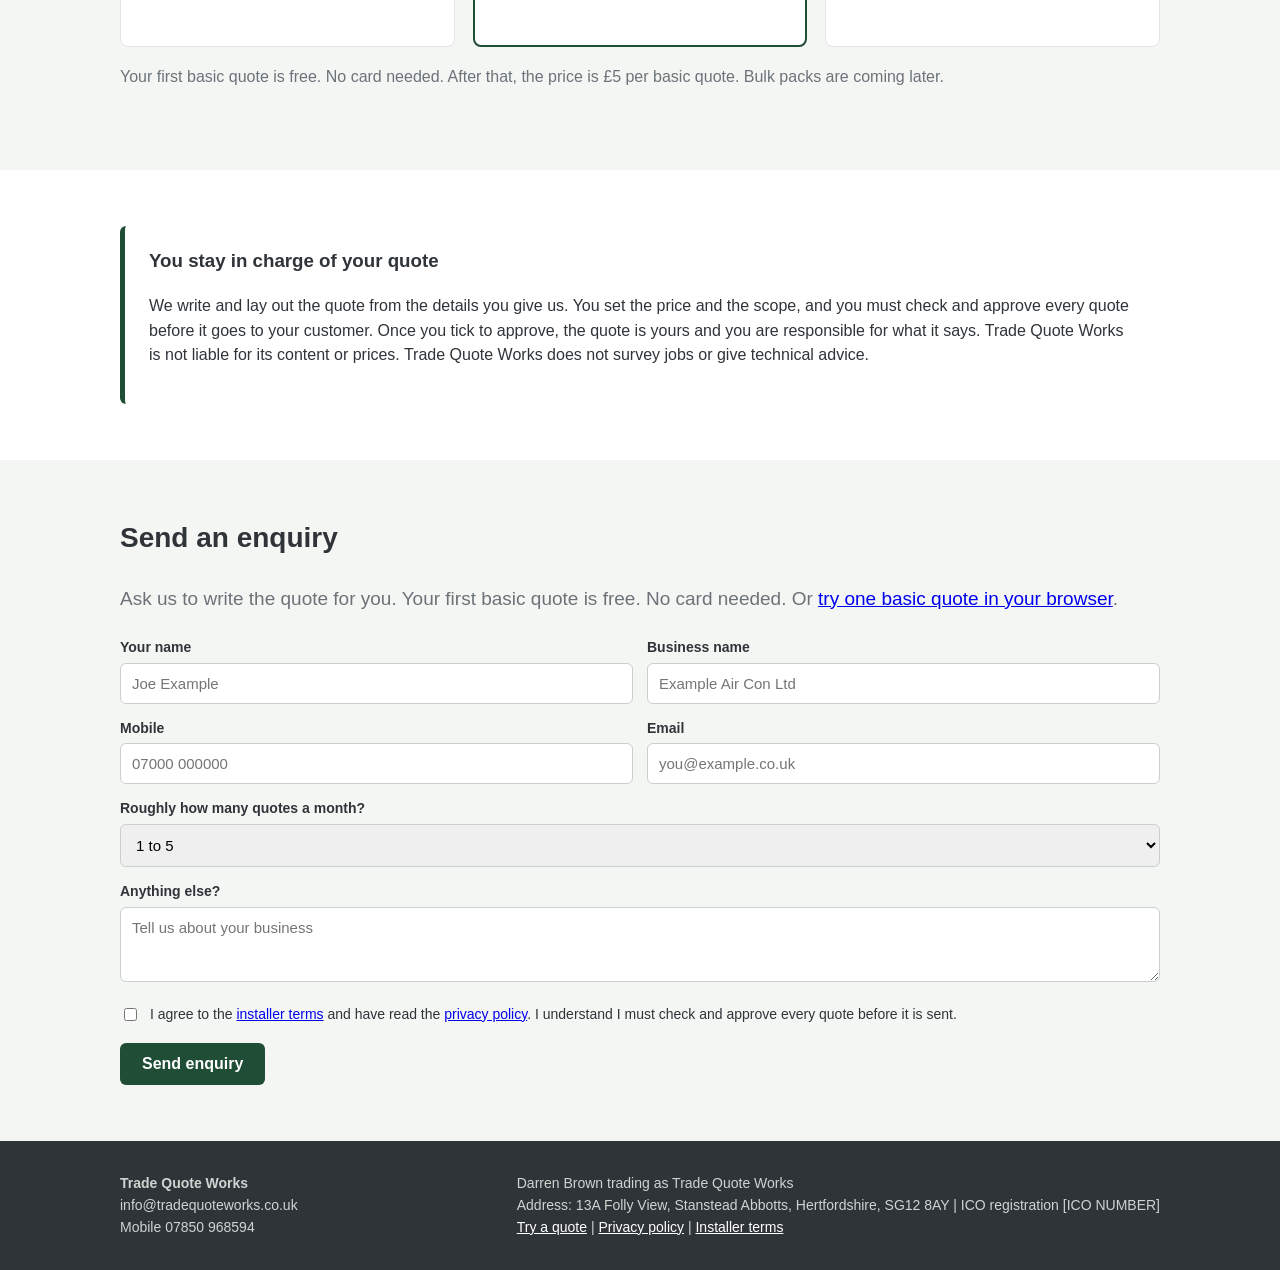
==== commit e78ea3cc: "Publish the quote trial beside the enquiry form. The first basic quote is free, then £5 per basic qu" ====
--- a/index.html
+++ b/index.html
@@ -1,11 +1,13 @@
 <!DOCTYPE html><html lang="en-GB"><head><meta charset="utf-8"><meta name="viewport" content="width=device-width,initial-scale=1">
 <title>Trade Quote Works | Quotes written for air con installers</title>
+<link rel="icon" href="favicon.svg" type="image/svg+xml">
 <style>
 :root{--g:#1F4D35;--g2:#2E6B4A;--c:#2F3438;--l:#6B7378;--bg:#F4F6F4}
 *{box-sizing:border-box}body{margin:0;font-family:Arial,Helvetica,sans-serif;color:var(--c);line-height:1.55}
 .w{max-width:1080px;margin:0 auto;padding:0 20px}
-header{border-bottom:1px solid #e3e6e4;background:#fff}header .w{display:flex;align-items:center;justify-content:space-between;height:72px}
-header img{height:40px}.btn{display:inline-block;background:var(--g);color:#fff;padding:12px 22px;border-radius:6px;text-decoration:none;font-weight:bold;border:0;font-size:16px;cursor:pointer}
+header{border-bottom:1px solid #e3e6e4;background:#fff}header .w{display:flex;align-items:center;justify-content:space-between;min-height:72px;gap:16px}
+header img{height:40px}nav{display:flex;align-items:center;gap:16px;flex-wrap:wrap;justify-content:flex-end}nav a{color:var(--g);font-weight:bold;text-decoration:none}
+.btn{display:inline-block;background:var(--g);color:#fff;padding:12px 22px;border-radius:6px;text-decoration:none;font-weight:bold;border:0;font-size:16px;cursor:pointer}
 .btn.o{background:#fff;color:var(--g);border:2px solid var(--g)}
 .hero{background:var(--bg);padding:56px 0}.hero .w{display:grid;grid-template-columns:1.1fr .9fr;gap:40px;align-items:center}
 h1{font-size:40px;line-height:1.15;margin:0 0 16px;color:var(--c)}h1 span{color:var(--g)}h2{font-size:28px;margin:0 0 24px}
@@ -24,15 +26,15 @@
 .chk{display:flex;gap:10px;align-items:flex-start;font-weight:normal}.chk input{width:auto;margin-top:4px}
 footer{background:var(--c);color:#cfd4d2;padding:32px 0;font-size:14px}footer .w{display:flex;justify-content:space-between;flex-wrap:wrap;gap:16px}
 .mock{background:#FFF4D6;text-align:center;font-size:13px;padding:6px}
-@media(max-width:760px){.hero .w,.steps,.prices,form{grid-template-columns:1fr}h1{font-size:30px}header img{height:32px}.hide{display:none}}
+@media(max-width:760px){.hero .w,.steps,.prices,form{grid-template-columns:1fr}h1{font-size:30px}header img{height:32px}header .w{flex-wrap:wrap;padding-top:12px;padding-bottom:12px}nav{width:100%}}
 </style></head><body>
-<header><div class="w"><img src="logo_flat.png" alt="Trade Quote Works"><a class="btn hide" href="quote.html">Try 1 quote free</a></div></header>
+<header><div class="w"><a href="index.html"><img src="logo_flat.png" alt="Trade Quote Works"></a><nav><a href="quote.html">Try a quote</a><a href="#enquiry">Send an enquiry</a></nav></div></header>
 <div class="hero"><div class="w"><div>
 <h1>Fast, professional quotes <span>that win jobs.</span></h1>
 <p class="lead">Out on the road with no time to sit at a computer? Send us the job details from your van and we send back a clean quote with your logo on it, the same day. A real time saver that makes you look like a proper professional company.</p>
-<ul class="ticks"><li>Built for domestic air con installers</li><li>Your prices and your name on every quote, with your own logo as an option</li><li>No software to learn. Just send a photo, voice note or text</li><li>Your first basic quote is free</li></ul>
-<a class="btn" href="quote.html">Try 1 quote free</a> <a class="btn o" href="#sample">See a sample</a>
-<p class="cap" style="text-align:left">Opens the free trial. No enquiry form and no card.</p></div>
+<ul class="ticks"><li>Built for domestic air con installers</li><li>Your logo, your prices and your name on every quote</li><li>No software to learn. Just send a photo, voice note or text</li><li>Your first basic quote is free</li></ul>
+<a class="btn" href="quote.html">Try 1 quote free</a> <a class="btn o" href="#enquiry">Send an enquiry</a> <a class="btn o" href="#sample">See a sample</a>
+<p class="cap" style="text-align:left">Try one basic quote in your browser, or send an enquiry and we will write it. No card needed.</p></div>
 <div class="sample" id="sample"><span class="tag">SAMPLE</span><img src="sample_quote.png" alt="Sample quote for a fictional installer"><div class="cap">Sample quote for a made up installer. All names and prices are examples.</div></div>
 </div></div>
 <section><div class="w"><h2>How it works</h2><div class="steps">
@@ -41,15 +43,24 @@
 <div class="card"><div class="num">3</div><h3>You tick to approve</h3><p>Check it over, tick to approve, and send it to your customer. Nothing goes out without your OK.</p></div>
 </div></div></section>
 <section class="alt"><div class="w"><h2>Simple prices</h2><div class="prices">
-<div class="card"><h3>Try it</h3><div class="price">Free</div><p>Your first basic quote is free, without a logo. No card needed.</p></div>
-<div class="card pop"><h3>Basic quote</h3><div class="price">£5</div><p>Per quote, in a clean professional layout. No contract.</p></div>
-<div class="card"><h3>Your logo</h3><div class="price">£10</div><p>Per quote, fully branded with your own logo and colours.</p></div>
-</div><p class="lead" style="margin-top:18px;font-size:16px">Bulk packs and subscriptions are not offered yet.</p></div></section>
-<section><div class="w"><div class="note"><h3 style="margin-top:0">You stay in charge of your quote</h3><p>We write and lay out the quote from the details you give us. You set the price and the scope, and you must check and approve every quote before it goes to your customer. Once you tick to approve, the quote is yours and you are responsible for what it says. Trade Quote Works does not survey jobs or give technical advice.</p></div></div></section>
-<section class="alt" id="start"><div class="w"><h2>Try your first quote free</h2>
-<p class="lead">Open the trial and go straight to the quote. There is no enquiry form and no card. Your first basic quote is free.</p>
-<p>The trial stays in your browser. It does not send your details anywhere.</p>
-<p><a class="btn" href="quote.html">Try 1 quote free</a></p>
-</div></section>
-<footer><div class="w"><div><strong>Trade Quote Works</strong><br>info@tradequoteworks.co.uk<br>Mobile 07850 968594</div><div>Darren Brown trading as Trade Quote Works<br>Address: 13A Folly View, Stanstead Abbotts, Hertfordshire, SG12 8AY | ICO registration [ICO NUMBER]<br><a href="privacy.html" style="color:#fff">Privacy policy</a> | <a href="terms.html" style="color:#fff">Installer terms</a></div></div></footer>
+<div class="card"><h3>Try it</h3><div class="price">Free</div><p>Your first basic quote is free. No card needed.</p></div>
+<div class="card pop"><h3>Basic quote</h3><div class="price">£5</div><p>Per basic quote after the first. No contract.</p></div>
+<div class="card"><h3>Bulk packs</h3><div class="price">Later</div><p>Bulk packs are coming later.</p></div>
+</div><p class="lead" style="margin-top:18px;font-size:16px">Your first basic quote is free. No card needed. After that, the price is £5 per basic quote. Bulk packs are coming later.</p></div></section>
+<section><div class="w"><div class="note"><h3 style="margin-top:0">You stay in charge of your quote</h3><p>We write and lay out the quote from the details you give us. You set the price and the scope, and you must check and approve every quote before it goes to your customer. Once you tick to approve, the quote is yours and you are responsible for what it says. Trade Quote Works is not liable for its content or prices. Trade Quote Works does not survey jobs or give technical advice.</p></div></div></section>
+<section class="alt" id="enquiry"><div class="w"><h2>Send an enquiry</h2>
+<p class="lead">Ask us to write the quote for you. Your first basic quote is free. No card needed. Or <a href="quote.html">try one basic quote in your browser</a>.</p>
+<form action="https://api.web3forms.com/submit" method="POST">
+<input type="hidden" name="access_key" value="588704e4-e474-4f9c-bc24-c46c38b32498">
+<input type="hidden" name="subject" value="New Trade Quote Works enquiry">
+<input type="hidden" name="from_name" value="Trade Quote Works website">
+<input type="hidden" name="redirect" value="https://tradequoteworks.co.uk/thanks.html">
+<input type="checkbox" name="botcheck" tabindex="-1" autocomplete="off" style="display:none" aria-hidden="true">
+<div><label>Your name</label><input name="name" required placeholder="Joe Example"></div><div><label>Business name</label><input name="business" placeholder="Example Air Con Ltd"></div>
+<div><label>Mobile</label><input name="phone" type="tel" placeholder="07000 000000"></div><div><label>Email</label><input name="email" type="email" required placeholder="you@example.co.uk"></div>
+<div class="f"><label>Roughly how many quotes a month?</label><select name="quotes_per_month"><option>1 to 5</option><option>6 to 15</option><option>More than 15</option></select></div>
+<div class="f"><label>Anything else?</label><textarea name="message" rows="3" placeholder="Tell us about your business"></textarea></div>
+<div class="f"><label class="chk"><input type="checkbox" name="consent" value="yes" required><span>I agree to the <a href="terms.html">installer terms</a> and have read the <a href="privacy.html">privacy policy</a>. I understand I must check and approve every quote before it is sent.</span></label></div>
+<div class="f"><button class="btn" type="submit">Send enquiry</button></div></form></div></section>
+<footer><div class="w"><div><strong>Trade Quote Works</strong><br>info@tradequoteworks.co.uk<br>Mobile 07850 968594</div><div>Darren Brown trading as Trade Quote Works<br>Address: 13A Folly View, Stanstead Abbotts, Hertfordshire, SG12 8AY | ICO registration [ICO NUMBER]<br><a href="quote.html" style="color:#fff">Try a quote</a> | <a href="privacy.html" style="color:#fff">Privacy policy</a> | <a href="terms.html" style="color:#fff">Installer terms</a></div></div></footer>
 </body></html>
